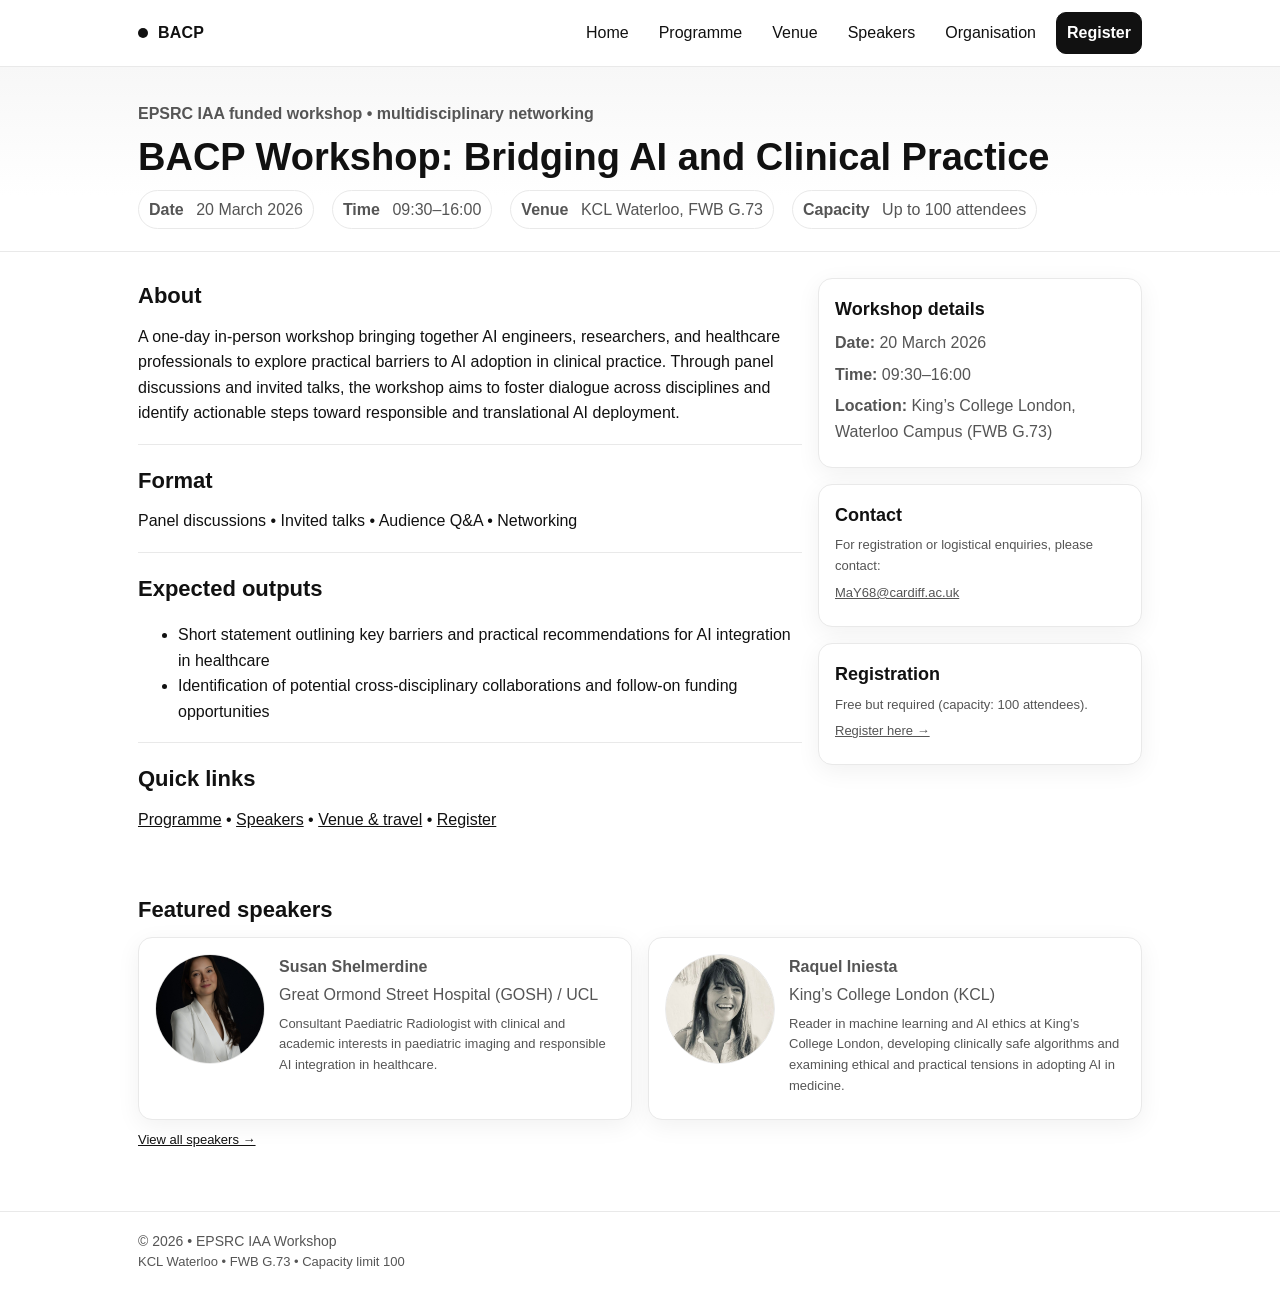
==== index.html @ fbc6efb4 "Update index.html" ====
<!doctype html>
<html lang="en">
<head>
  <meta charset="utf-8" />
  <meta name="viewport" content="width=device-width,initial-scale=1" />
  <title>BACP Workshop: Bridging AI and Clinical Practice (20 Mar 2026)</title>
  <link rel="stylesheet" href="assets/css/site.css" />
</head>
<body>
  <header class="topbar">
    <div class="container">
      <div class="inner">
        <a class="brand" href="index.html"><span class="dot"></span> BACP</a>
        <nav class="nav">
          <a data-page="index.html" href="index.html">Home</a>
          <a data-page="programme.html" href="programme.html">Programme</a>
          <a data-page="venue.html" href="venue.html">Venue</a>
          <a data-page="speakers.html" href="speakers.html">Speakers</a>
          <a data-page="organisation.html" href="organisation.html">Organisation</a>
          <a class="btn" href="https://forms.microsoft.com/e/8Etv5E9HV9?origin=lprLink" target="_blank" rel="noreferrer">Register</a>
        </nav>
      </div>
    </div>
  </header>

  <section class="hero">
    <div class="container">
      <div class="inner">
        <div class="kicker">EPSRC IAA funded workshop • multidisciplinary networking</div>
        <h1>BACP Workshop: Bridging AI and Clinical Practice</h1>
        <div class="meta">
          <span class="pill"><b>Date</b>&nbsp;20 March 2026</span>
          <span class="pill"><b>Time</b>&nbsp;09:30–16:00</span>
          <span class="pill"><b>Venue</b>&nbsp;KCL Waterloo, FWB G.73</span>
          <span class="pill"><b>Capacity</b>&nbsp;Up to 100 attendees</span>
        </div>
      </div>
    </div>
  </section>

  <main class="container">
    <section class="section">
      <div class="grid">
        <div class="home-left">

          <h2>About</h2>
          <p>
            A one-day in-person workshop bringing together AI engineers, researchers,
            and healthcare professionals to explore practical barriers to AI adoption
            in clinical practice. Through panel discussions and invited talks,
            the workshop aims to foster dialogue across disciplines and identify
            actionable steps toward responsible and translational AI deployment.
          </p>

          <div class="hr"></div>

          <h2>Format</h2>
          <p class="muted">Panel discussions • Invited talks • Audience Q&A • Networking</p>

          <div class="hr"></div>

          <h2>Expected outputs</h2>
          <ul>
            <li>Short statement outlining key barriers and practical recommendations for AI integration in healthcare</li>
            <li>Identification of potential cross-disciplinary collaborations and follow-on funding opportunities</li>
          </ul>

          <div class="hr"></div>

          <h2>Quick links</h2>
          <p>
            <a href="programme.html">Programme</a> •
            <a href="speakers.html">Speakers</a> •
            <a href="venue.html">Venue & travel</a> •
            <a href="https://forms.microsoft.com/e/8Etv5E9HV9?origin=lprLink" target="_blank" rel="noreferrer">Register</a>
          </p>
        </div>

        <aside class="home-right">

          <div class="card">
            <h3>Workshop details</h3>
            <p><b>Date:</b> 20 March 2026</p>
            <p><b>Time:</b> 09:30–16:00</p>
            <p><b>Location:</b> King’s College London, Waterloo Campus (FWB G.73)</p>
          </div>

          <div class="card" style="margin-top:16px;">
            <h3>Contact</h3>
            <p class="muted small">
              For registration or logistical enquiries, please contact:
            </p>
            <p class="small">
              <a href="mailto:MaY68@cardiff.ac.uk">MaY68@cardiff.ac.uk</a>
            </p>
          </div>

          <div class="card" style="margin-top:16px;">
            <h3>Registration</h3>
            <p class="muted small">Free but required (capacity: 100 attendees).</p>
            <p class="small">
              <a href="https://forms.microsoft.com/e/8Etv5E9HV9?origin=lprLink" target="_blank" rel="noreferrer">
                Register here →
              </a>
            </p>
          </div>

        </aside>
      </div>
    </section>

    <section class="section">
      <h2>Featured speakers</h2>
      <div class="grid">

        <!-- Susan Shelmerdine -->
        <div class="card" style="grid-column: span 6;">
          <div class="speaker">
            <img class="avatar" src="assets/img/susan-shelmerdine.jpg" alt="Susan Shelmerdine headshot" />
            <div>
              <p class="name">Susan Shelmerdine</p>
              <p class="affil">Great Ormond Street Hospital (GOSH) / UCL</p>
              <p class="muted small">
                Consultant Paediatric Radiologist with clinical and academic
                interests in paediatric imaging and responsible AI integration
                in healthcare.
              </p>
            </div>
          </div>
        </div>

        <!-- Raquel Iniesta -->
        <div class="card" style="grid-column: span 6;">
          <div class="speaker">
            <img class="avatar" src="assets/img/raquel-iniesta.jpg" alt="Raquel Iniesta headshot" />
            <div>
              <p class="name">Raquel Iniesta</p>
              <p class="affil">King’s College London (KCL)</p>
              <p class="muted small">
                Reader in machine learning and AI ethics at King’s College London,
                developing clinically safe algorithms and examining ethical and
                practical tensions in adopting AI in medicine.
              </p>
            </div>
          </div>
        </div>

      </div>

      <p class="small" style="margin-top:10px;">
        <a href="speakers.html">View all speakers →</a>
      </p>
    </section>
  </main>

  <footer class="footer">
    <div class="container">
      <div>© 2026 • EPSRC IAA Workshop</div>
      <div class="small">KCL Waterloo • FWB G.73 • Capacity limit 100</div>
    </div>
  </footer>

  <script src="assets/js/site.js"></script>
</body>
</html>
---- assets/css/site.css ----
:root{
  --max: 1040px;
  --text: #111;
  --muted: #555;
  --line: #e9e9e9;
  --bg: #fff;
  --soft: #fafafa;
  --card: #ffffff;
  --shadow: 0 6px 24px rgba(0,0,0,0.06);
  --radius: 14px;
}

*{ box-sizing: border-box; }
html{ scroll-behavior: smooth; }
body{
  margin: 0;
  font-family: -apple-system, BlinkMacSystemFont, "Segoe UI", Roboto, Arial, Helvetica, sans-serif;
  color: var(--text);
  background: var(--bg);
  line-height: 1.6;
}
a{ color: inherit; }
.container{
  max-width: var(--max);
  margin: 0 auto;
  padding: 0 18px;
}

/* Top nav */
.topbar{
  position: sticky;
  top: 0;
  z-index: 50;
  background: rgba(255,255,255,0.92);
  backdrop-filter: blur(8px);
  border-bottom: 1px solid var(--line);
}
.topbar .inner{
  display: flex;
  align-items: center;
  justify-content: space-between;
  gap: 14px;
  padding: 12px 0;
}
.brand{
  font-weight: 800;
  letter-spacing: 0.2px;
  text-decoration: none;
  display: inline-flex;
  align-items: center;
  gap: 10px;
}
.brand .dot{
  width: 10px;
  height: 10px;
  border-radius: 99px;
  background: #111;
  display: inline-block;
}
.nav{
  display: flex;
  align-items: center;
  gap: 10px;
  flex-wrap: wrap;
}
.nav a{
  text-decoration: none;
  padding: 7px 10px;
  border-radius: 10px;
  color: #111;
}
.nav a:hover{ background: var(--soft); }
.nav a.active{
  background: #111;
  color: #fff;
}
.nav a.btn{
  border: 1px solid #111;
  background: #111;
  color: #fff;
  font-weight: 700;
}
.nav a.btn:hover{ opacity: 0.9; }

/* Hero */
.hero{
  background: linear-gradient(180deg, #f7f7f7 0%, #ffffff 70%);
  border-bottom: 1px solid var(--line);
}
.hero .inner{
  padding: 34px 0 22px;
}
.kicker{
  color: var(--muted);
  font-weight: 600;
  margin-bottom: 10px;
}
h1{
  margin: 0 0 10px;
  font-size: clamp(26px, 3vw, 38px);
  line-height: 1.15;
}
.meta{
  color: var(--muted);
  display: flex;
  flex-wrap: wrap;
  gap: 10px 18px;
  margin-top: 8px;
}
.pill{
  display: inline-flex;
  gap: 8px;
  align-items: center;
  padding: 6px 10px;
  border: 1px solid var(--line);
  border-radius: 999px;
  background: #fff;
}

/* Sections */
.section{
  padding: 26px 0;
}
.section h2{
  margin: 0 0 10px;
  font-size: 22px;
}
.section p{ margin: 8px 0; color: var(--text); }
.muted{ color: var(--muted); }
.hr{ border-top: 1px solid var(--line); margin: 18px 0; }

/* Cards */
.grid{
  display: grid;
  grid-template-columns: repeat(12, 1fr);
  gap: 16px;
}
.card{
  background: var(--card);
  border: 1px solid var(--line);
  border-radius: var(--radius);
  box-shadow: var(--shadow);
  padding: 16px;
}
.card h3{ margin: 0 0 6px; font-size: 18px; }
.card p{ margin: 6px 0; color: var(--muted); }

/* Home layout */
.home-left{ grid-column: span 8; }
.home-right{ grid-column: span 4; }
@media (max-width: 860px){
  .home-left, .home-right{ grid-column: span 12; }
}

/* Table (Programme) */
.table-wrap{
  overflow-x: auto;
  border: 1px solid var(--line);
  border-radius: var(--radius);
}
table{
  width: 100%;
  border-collapse: collapse;
  min-width: 720px;
  background: #fff;
}
th, td{
  padding: 12px 12px;
  border-bottom: 1px solid var(--line);
  vertical-align: top;
}
th{
  text-align: left;
  font-size: 13px;
  text-transform: uppercase;
  letter-spacing: 0.06em;
  color: var(--muted);
  background: #fbfbfb;
}
tr:last-child td{ border-bottom: 0; }
.time{ white-space: nowrap; color: var(--muted); font-weight: 700; }

/* Speaker cards */
.speaker{
  display: flex;
  gap: 14px;
  align-items: flex-start;
}
.avatar{
  width: 56px;
  height: 56px;
  border-radius: 14px;
  border: 1px solid var(--line);
  background: #f2f2f2;
  flex: 0 0 auto;
}
.speaker .name{ font-weight: 800; margin: 0; }
.speaker .affil{ margin: 2px 0 6px; color: var(--muted); }
.tags{
  display: flex;
  flex-wrap: wrap;
  gap: 8px;
  margin-top: 8px;
}
.tag{
  font-size: 12px;
  padding: 5px 9px;
  border-radius: 999px;
  border: 1px solid var(--line);
  background: #fff;
  color: #333;
}

/* Footer */
.footer{
  margin-top: 26px;
  padding: 18px 0;
  border-top: 1px solid var(--line);
  color: var(--muted);
  font-size: 14px;
}
.small{ font-size: 13px; }

.avatar {
  width: 110px;
  height: 110px;
  border-radius: 50%;
  object-fit: cover;
}

.avatar.placeholder {
  background-color: #e6e6e6;
}
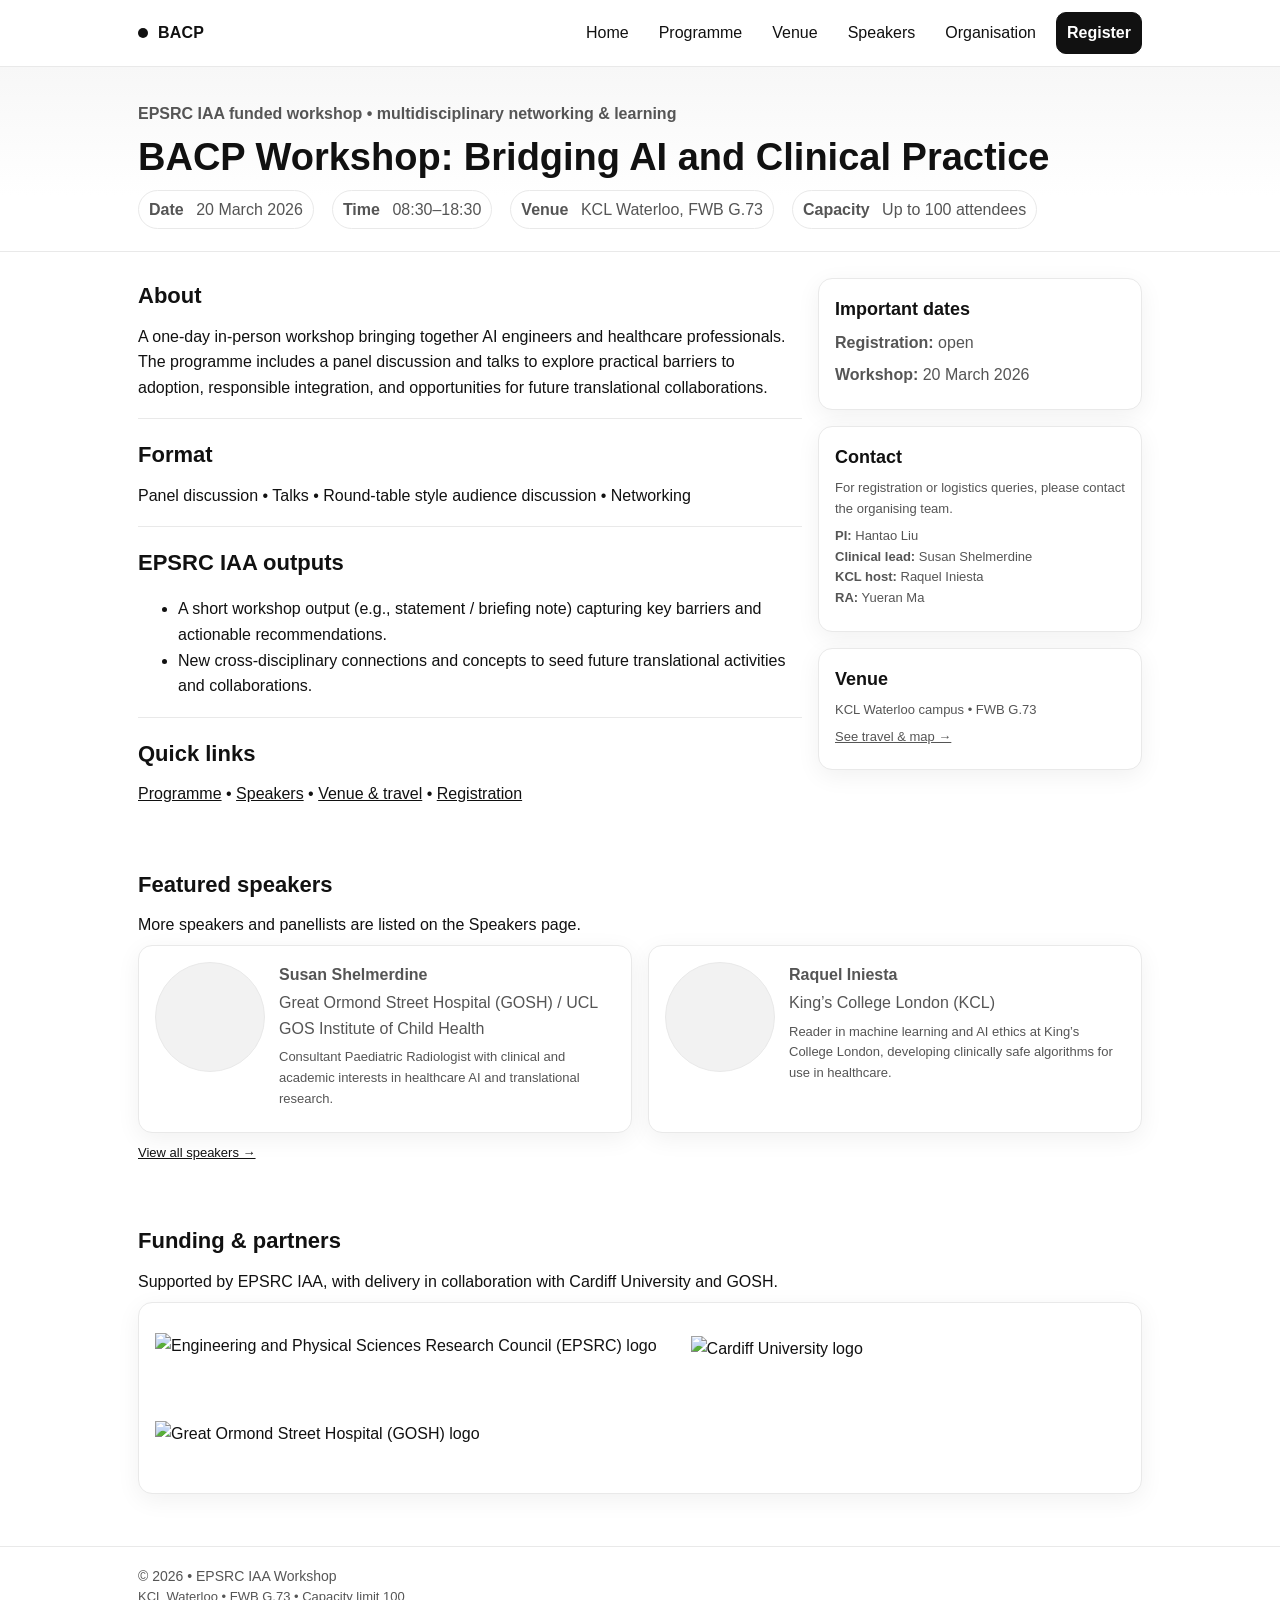
==== commit 7a988810: "Update index.html" ====
--- a/index.html
+++ b/index.html
@@ -5,7 +5,33 @@
   <meta name="viewport" content="width=device-width,initial-scale=1" />
   <title>BACP Workshop: Bridging AI and Clinical Practice (20 Mar 2026)</title>
   <link rel="stylesheet" href="assets/css/site.css" />
+
+  <!-- Small extra CSS only for this page (logos + small tweaks) -->
+  <style>
+    .logo-row{
+      display:flex;
+      flex-wrap:wrap;
+      gap:26px 34px;
+      align-items:center;
+      margin-top:14px;
+    }
+    .logo-row img{
+      height:56px;
+      width:auto;
+      object-fit:contain;
+      display:block;
+      filter:none;
+    }
+    /* Slightly larger logo for long EPSRC wordmark, optional */
+    .logo-row img.logo-epsrc{ height:62px; }
+
+    @media (max-width: 520px){
+      .logo-row img{ height:44px; }
+      .logo-row img.logo-epsrc{ height:50px; }
+    }
+  </style>
 </head>
+
 <body>
   <header class="topbar">
     <div class="container">
@@ -26,11 +52,11 @@
   <section class="hero">
     <div class="container">
       <div class="inner">
-        <div class="kicker">EPSRC IAA funded workshop • multidisciplinary networking</div>
+        <div class="kicker">EPSRC IAA funded workshop • multidisciplinary networking & learning</div>
         <h1>BACP Workshop: Bridging AI and Clinical Practice</h1>
         <div class="meta">
           <span class="pill"><b>Date</b>&nbsp;20 March 2026</span>
-          <span class="pill"><b>Time</b>&nbsp;09:30–16:00</span>
+          <span class="pill"><b>Time</b>&nbsp;08:30–18:30</span>
           <span class="pill"><b>Venue</b>&nbsp;KCL Waterloo, FWB G.73</span>
           <span class="pill"><b>Capacity</b>&nbsp;Up to 100 attendees</span>
         </div>
@@ -39,30 +65,29 @@
   </section>
 
   <main class="container">
+
+    <!-- Main intro -->
     <section class="section">
       <div class="grid">
         <div class="home-left">
-
           <h2>About</h2>
           <p>
-            A one-day in-person workshop bringing together AI engineers, researchers,
-            and healthcare professionals to explore practical barriers to AI adoption
-            in clinical practice. Through panel discussions and invited talks,
-            the workshop aims to foster dialogue across disciplines and identify
-            actionable steps toward responsible and translational AI deployment.
+            A one-day in-person workshop bringing together AI engineers and healthcare professionals.
+            The programme includes a panel discussion and talks to explore practical barriers to adoption,
+            responsible integration, and opportunities for future translational collaborations.
           </p>
 
           <div class="hr"></div>
 
           <h2>Format</h2>
-          <p class="muted">Panel discussions • Invited talks • Audience Q&A • Networking</p>
+          <p class="muted">Panel discussion • Talks • Round-table style audience discussion • Networking</p>
 
           <div class="hr"></div>
 
-          <h2>Expected outputs</h2>
+          <h2>EPSRC IAA outputs</h2>
           <ul>
-            <li>Short statement outlining key barriers and practical recommendations for AI integration in healthcare</li>
-            <li>Identification of potential cross-disciplinary collaborations and follow-on funding opportunities</li>
+            <li>A short workshop output (e.g., statement / briefing note) capturing key barriers and actionable recommendations.</li>
+            <li>New cross-disciplinary connections and concepts to seed future translational activities and collaborations.</li>
           </ul>
 
           <div class="hr"></div>
@@ -72,85 +97,104 @@
             <a href="programme.html">Programme</a> •
             <a href="speakers.html">Speakers</a> •
             <a href="venue.html">Venue & travel</a> •
-            <a href="https://forms.microsoft.com/e/8Etv5E9HV9?origin=lprLink" target="_blank" rel="noreferrer">Register</a>
+            <a href="https://forms.microsoft.com/e/8Etv5E9HV9?origin=lprLink" target="_blank" rel="noreferrer">Registration</a>
           </p>
         </div>
 
         <aside class="home-right">
-
           <div class="card">
-            <h3>Workshop details</h3>
-            <p><b>Date:</b> 20 March 2026</p>
-            <p><b>Time:</b> 09:30–16:00</p>
-            <p><b>Location:</b> King’s College London, Waterloo Campus (FWB G.73)</p>
+            <h3>Important dates</h3>
+            <p><b>Registration:</b> open</p>
+            <p><b>Workshop:</b> 20 March 2026</p>
           </div>
 
           <div class="card" style="margin-top:16px;">
             <h3>Contact</h3>
             <p class="muted small">
-              For registration or logistical enquiries, please contact:
+              For registration or logistics queries, please contact the organising team.
             </p>
             <p class="small">
-              <a href="mailto:MaY68@cardiff.ac.uk">MaY68@cardiff.ac.uk</a>
+              <b>PI:</b> Hantao Liu<br/>
+              <b>Clinical lead:</b> Susan Shelmerdine<br/>
+              <b>KCL host:</b> Raquel Iniesta<br/>
+              <b>RA:</b> Yueran Ma
             </p>
           </div>
 
           <div class="card" style="margin-top:16px;">
-            <h3>Registration</h3>
-            <p class="muted small">Free but required (capacity: 100 attendees).</p>
-            <p class="small">
-              <a href="https://forms.microsoft.com/e/8Etv5E9HV9?origin=lprLink" target="_blank" rel="noreferrer">
-                Register here →
-              </a>
-            </p>
-          </div>
-
+            <h3>Venue</h3>
+            <p class="muted small">KCL Waterloo campus • FWB G.73</p>
+            <p class="small"><a href="venue.html">See travel & map →</a></p>
+          </div>
         </aside>
       </div>
     </section>
 
+    <!-- Featured speakers -->
     <section class="section">
       <h2>Featured speakers</h2>
+      <p class="muted">More speakers and panellists are listed on the Speakers page.</p>
+
       <div class="grid">
-
-        <!-- Susan Shelmerdine -->
+        <!-- Susan -->
         <div class="card" style="grid-column: span 6;">
           <div class="speaker">
-            <img class="avatar" src="assets/img/susan-shelmerdine.jpg" alt="Susan Shelmerdine headshot" />
+            <!-- If you later have a photo, replace the div with:
+                 <img class="avatar" src="assets/img/susan-shelmerdine.jpg" alt="Susan Shelmerdine headshot" />
+            -->
+            <div class="avatar" aria-hidden="true"></div>
             <div>
               <p class="name">Susan Shelmerdine</p>
-              <p class="affil">Great Ormond Street Hospital (GOSH) / UCL</p>
+              <p class="affil">Great Ormond Street Hospital (GOSH) / UCL GOS Institute of Child Health</p>
               <p class="muted small">
-                Consultant Paediatric Radiologist with clinical and academic
-                interests in paediatric imaging and responsible AI integration
-                in healthcare.
+                Consultant Paediatric Radiologist with clinical and academic interests in healthcare AI and translational research.
               </p>
             </div>
           </div>
         </div>
 
-        <!-- Raquel Iniesta -->
+        <!-- Raquel -->
         <div class="card" style="grid-column: span 6;">
           <div class="speaker">
-            <img class="avatar" src="assets/img/raquel-iniesta.jpg" alt="Raquel Iniesta headshot" />
+            <!-- Replace with an img later if you have one -->
+            <div class="avatar" aria-hidden="true"></div>
             <div>
               <p class="name">Raquel Iniesta</p>
               <p class="affil">King’s College London (KCL)</p>
               <p class="muted small">
-                Reader in machine learning and AI ethics at King’s College London,
-                developing clinically safe algorithms and examining ethical and
-                practical tensions in adopting AI in medicine.
+                Reader in machine learning and AI ethics at King’s College London, developing clinically safe algorithms for use in healthcare.
               </p>
             </div>
           </div>
         </div>
-
-      </div>
-
-      <p class="small" style="margin-top:10px;">
-        <a href="speakers.html">View all speakers →</a>
-      </p>
+      </div>
+
+      <p class="small" style="margin-top:10px;"><a href="speakers.html">View all speakers →</a></p>
     </section>
+
+    <!-- Funders / partners -->
+    <section class="section">
+      <h2>Funding & partners</h2>
+      <p class="muted">Supported by EPSRC IAA, with delivery in collaboration with Cardiff University and GOSH.</p>
+
+      <div class="card">
+        <div class="logo-row">
+          <!-- Put your EPSRC logo here -->
+          <!-- Save as: assets/img/logos/epsrc.png -->
+          <img class="logo-epsrc" src="assets/img/logos/epsrc.png"
+               alt="Engineering and Physical Sciences Research Council (EPSRC) logo" />
+
+          <!-- Save as: assets/img/logos/cardiff.png -->
+          <img src="assets/img/logos/cardiff.png"
+               alt="Cardiff University logo" />
+
+          <!-- Convert GOSH_LOGO.pdf to PNG and save as: assets/img/logos/gosh.png -->
+          <img src="assets/img/logos/gosh.png"
+               alt="Great Ormond Street Hospital (GOSH) logo" />
+        </div>
+      </div>
+    </section>
+
   </main>
 
   <footer class="footer">
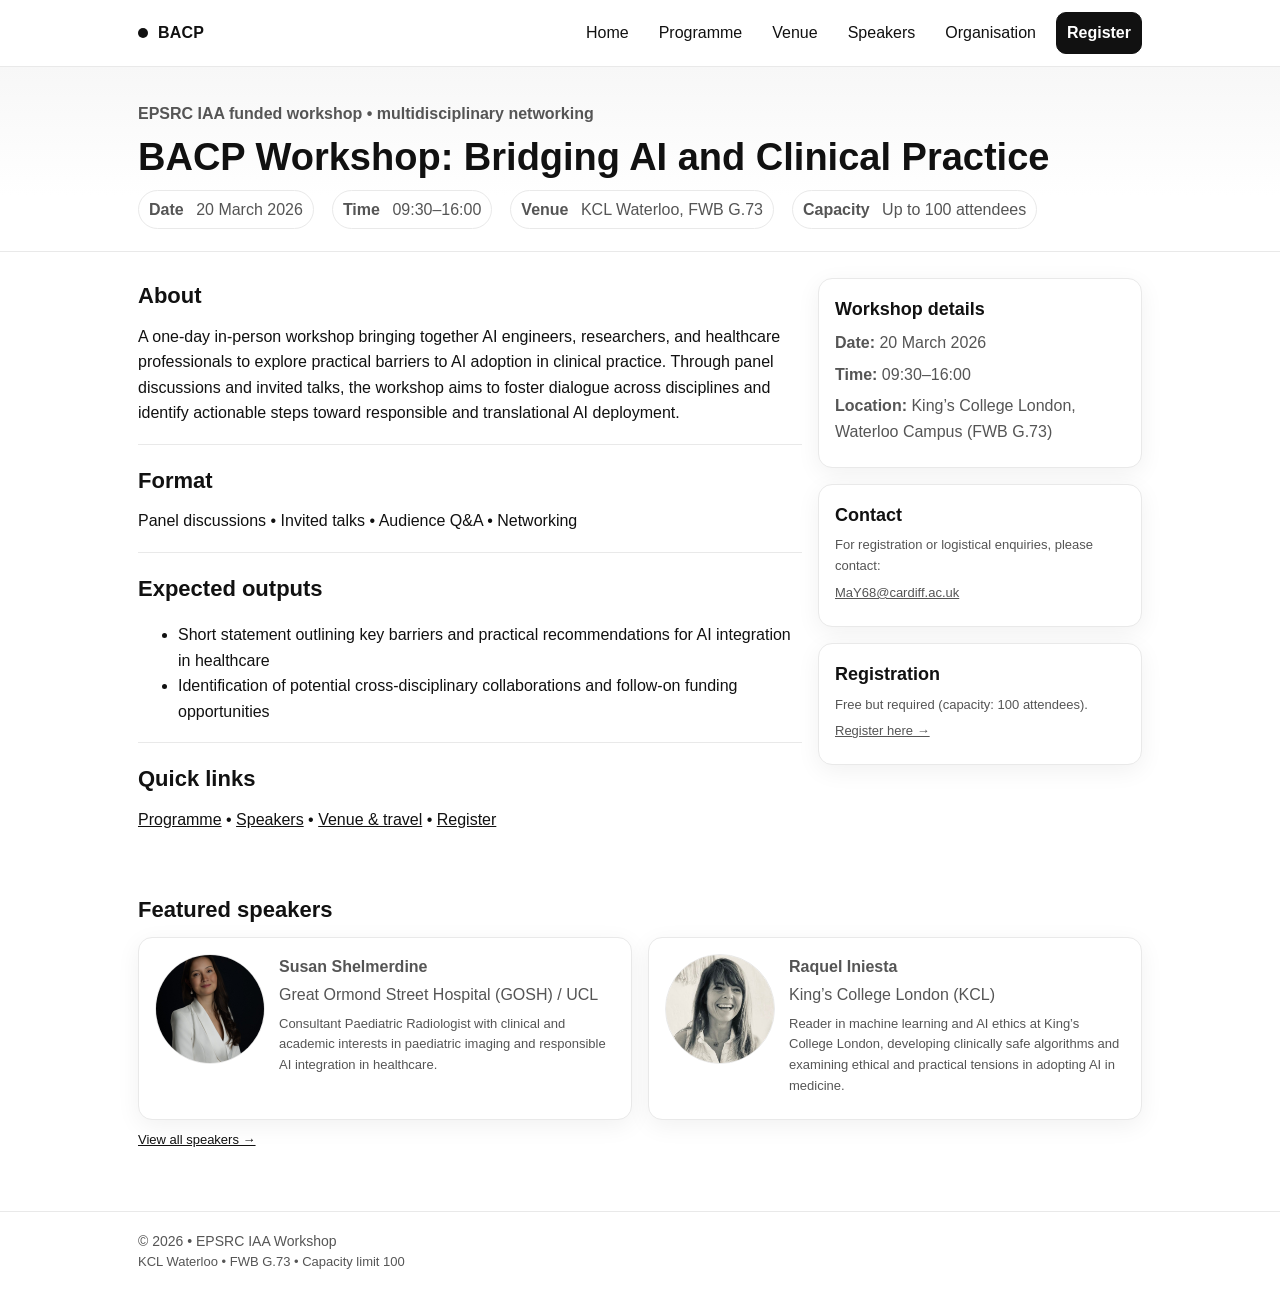
==== commit 796223d4: "Update index.html" ====
--- a/index.html
+++ b/index.html
@@ -5,33 +5,7 @@
   <meta name="viewport" content="width=device-width,initial-scale=1" />
   <title>BACP Workshop: Bridging AI and Clinical Practice (20 Mar 2026)</title>
   <link rel="stylesheet" href="assets/css/site.css" />
-
-  <!-- Small extra CSS only for this page (logos + small tweaks) -->
-  <style>
-    .logo-row{
-      display:flex;
-      flex-wrap:wrap;
-      gap:26px 34px;
-      align-items:center;
-      margin-top:14px;
-    }
-    .logo-row img{
-      height:56px;
-      width:auto;
-      object-fit:contain;
-      display:block;
-      filter:none;
-    }
-    /* Slightly larger logo for long EPSRC wordmark, optional */
-    .logo-row img.logo-epsrc{ height:62px; }
-
-    @media (max-width: 520px){
-      .logo-row img{ height:44px; }
-      .logo-row img.logo-epsrc{ height:50px; }
-    }
-  </style>
 </head>
-
 <body>
   <header class="topbar">
     <div class="container">
@@ -52,11 +26,11 @@
   <section class="hero">
     <div class="container">
       <div class="inner">
-        <div class="kicker">EPSRC IAA funded workshop • multidisciplinary networking & learning</div>
+        <div class="kicker">EPSRC IAA funded workshop • multidisciplinary networking</div>
         <h1>BACP Workshop: Bridging AI and Clinical Practice</h1>
         <div class="meta">
           <span class="pill"><b>Date</b>&nbsp;20 March 2026</span>
-          <span class="pill"><b>Time</b>&nbsp;08:30–18:30</span>
+          <span class="pill"><b>Time</b>&nbsp;09:30–16:00</span>
           <span class="pill"><b>Venue</b>&nbsp;KCL Waterloo, FWB G.73</span>
           <span class="pill"><b>Capacity</b>&nbsp;Up to 100 attendees</span>
         </div>
@@ -65,29 +39,30 @@
   </section>
 
   <main class="container">
-
-    <!-- Main intro -->
     <section class="section">
       <div class="grid">
         <div class="home-left">
+
           <h2>About</h2>
           <p>
-            A one-day in-person workshop bringing together AI engineers and healthcare professionals.
-            The programme includes a panel discussion and talks to explore practical barriers to adoption,
-            responsible integration, and opportunities for future translational collaborations.
+            A one-day in-person workshop bringing together AI engineers, researchers,
+            and healthcare professionals to explore practical barriers to AI adoption
+            in clinical practice. Through panel discussions and invited talks,
+            the workshop aims to foster dialogue across disciplines and identify
+            actionable steps toward responsible and translational AI deployment.
           </p>
 
           <div class="hr"></div>
 
           <h2>Format</h2>
-          <p class="muted">Panel discussion • Talks • Round-table style audience discussion • Networking</p>
+          <p class="muted">Panel discussions • Invited talks • Audience Q&A • Networking</p>
 
           <div class="hr"></div>
 
-          <h2>EPSRC IAA outputs</h2>
+          <h2>Expected outputs</h2>
           <ul>
-            <li>A short workshop output (e.g., statement / briefing note) capturing key barriers and actionable recommendations.</li>
-            <li>New cross-disciplinary connections and concepts to seed future translational activities and collaborations.</li>
+            <li>Short statement outlining key barriers and practical recommendations for AI integration in healthcare</li>
+            <li>Identification of potential cross-disciplinary collaborations and follow-on funding opportunities</li>
           </ul>
 
           <div class="hr"></div>
@@ -97,104 +72,85 @@
             <a href="programme.html">Programme</a> •
             <a href="speakers.html">Speakers</a> •
             <a href="venue.html">Venue & travel</a> •
-            <a href="https://forms.microsoft.com/e/8Etv5E9HV9?origin=lprLink" target="_blank" rel="noreferrer">Registration</a>
+            <a href="https://forms.microsoft.com/e/8Etv5E9HV9?origin=lprLink" target="_blank" rel="noreferrer">Register</a>
           </p>
         </div>
 
         <aside class="home-right">
+
           <div class="card">
-            <h3>Important dates</h3>
-            <p><b>Registration:</b> open</p>
-            <p><b>Workshop:</b> 20 March 2026</p>
+            <h3>Workshop details</h3>
+            <p><b>Date:</b> 20 March 2026</p>
+            <p><b>Time:</b> 09:30–16:00</p>
+            <p><b>Location:</b> King’s College London, Waterloo Campus (FWB G.73)</p>
           </div>
 
           <div class="card" style="margin-top:16px;">
             <h3>Contact</h3>
             <p class="muted small">
-              For registration or logistics queries, please contact the organising team.
+              For registration or logistical enquiries, please contact:
             </p>
             <p class="small">
-              <b>PI:</b> Hantao Liu<br/>
-              <b>Clinical lead:</b> Susan Shelmerdine<br/>
-              <b>KCL host:</b> Raquel Iniesta<br/>
-              <b>RA:</b> Yueran Ma
+              <a href="mailto:MaY68@cardiff.ac.uk">MaY68@cardiff.ac.uk</a>
             </p>
           </div>
 
           <div class="card" style="margin-top:16px;">
-            <h3>Venue</h3>
-            <p class="muted small">KCL Waterloo campus • FWB G.73</p>
-            <p class="small"><a href="venue.html">See travel & map →</a></p>
+            <h3>Registration</h3>
+            <p class="muted small">Free but required (capacity: 100 attendees).</p>
+            <p class="small">
+              <a href="https://forms.microsoft.com/e/8Etv5E9HV9?origin=lprLink" target="_blank" rel="noreferrer">
+                Register here →
+              </a>
+            </p>
           </div>
+
         </aside>
       </div>
     </section>
 
-    <!-- Featured speakers -->
     <section class="section">
       <h2>Featured speakers</h2>
-      <p class="muted">More speakers and panellists are listed on the Speakers page.</p>
+      <div class="grid">
 
-      <div class="grid">
-        <!-- Susan -->
+        <!-- Susan Shelmerdine -->
         <div class="card" style="grid-column: span 6;">
           <div class="speaker">
-            <!-- If you later have a photo, replace the div with:
-                 <img class="avatar" src="assets/img/susan-shelmerdine.jpg" alt="Susan Shelmerdine headshot" />
-            -->
-            <div class="avatar" aria-hidden="true"></div>
+            <img class="avatar" src="assets/img/susan-shelmerdine.jpg" alt="Susan Shelmerdine headshot" />
             <div>
               <p class="name">Susan Shelmerdine</p>
-              <p class="affil">Great Ormond Street Hospital (GOSH) / UCL GOS Institute of Child Health</p>
+              <p class="affil">Great Ormond Street Hospital (GOSH) / UCL</p>
               <p class="muted small">
-                Consultant Paediatric Radiologist with clinical and academic interests in healthcare AI and translational research.
+                Consultant Paediatric Radiologist with clinical and academic
+                interests in paediatric imaging and responsible AI integration
+                in healthcare.
               </p>
             </div>
           </div>
         </div>
 
-        <!-- Raquel -->
+        <!-- Raquel Iniesta -->
         <div class="card" style="grid-column: span 6;">
           <div class="speaker">
-            <!-- Replace with an img later if you have one -->
-            <div class="avatar" aria-hidden="true"></div>
+            <img class="avatar" src="assets/img/raquel-iniesta.jpg" alt="Raquel Iniesta headshot" />
             <div>
               <p class="name">Raquel Iniesta</p>
               <p class="affil">King’s College London (KCL)</p>
               <p class="muted small">
-                Reader in machine learning and AI ethics at King’s College London, developing clinically safe algorithms for use in healthcare.
+                Reader in machine learning and AI ethics at King’s College London,
+                developing clinically safe algorithms and examining ethical and
+                practical tensions in adopting AI in medicine.
               </p>
             </div>
           </div>
         </div>
+
       </div>
 
-      <p class="small" style="margin-top:10px;"><a href="speakers.html">View all speakers →</a></p>
+      <p class="small" style="margin-top:10px;">
+        <a href="speakers.html">View all speakers →</a>
+      </p>
     </section>
-
-    <!-- Funders / partners -->
-    <section class="section">
-      <h2>Funding & partners</h2>
-      <p class="muted">Supported by EPSRC IAA, with delivery in collaboration with Cardiff University and GOSH.</p>
-
-      <div class="card">
-        <div class="logo-row">
-          <!-- Put your EPSRC logo here -->
-          <!-- Save as: assets/img/logos/epsrc.png -->
-          <img class="logo-epsrc" src="assets/img/logos/epsrc.png"
-               alt="Engineering and Physical Sciences Research Council (EPSRC) logo" />
-
-          <!-- Save as: assets/img/logos/cardiff.png -->
-          <img src="assets/img/logos/cardiff.png"
-               alt="Cardiff University logo" />
-
-          <!-- Convert GOSH_LOGO.pdf to PNG and save as: assets/img/logos/gosh.png -->
-          <img src="assets/img/logos/gosh.png"
-               alt="Great Ormond Street Hospital (GOSH) logo" />
-        </div>
-      </div>
-    </section>
-
   </main>
 
   <footer class="footer">
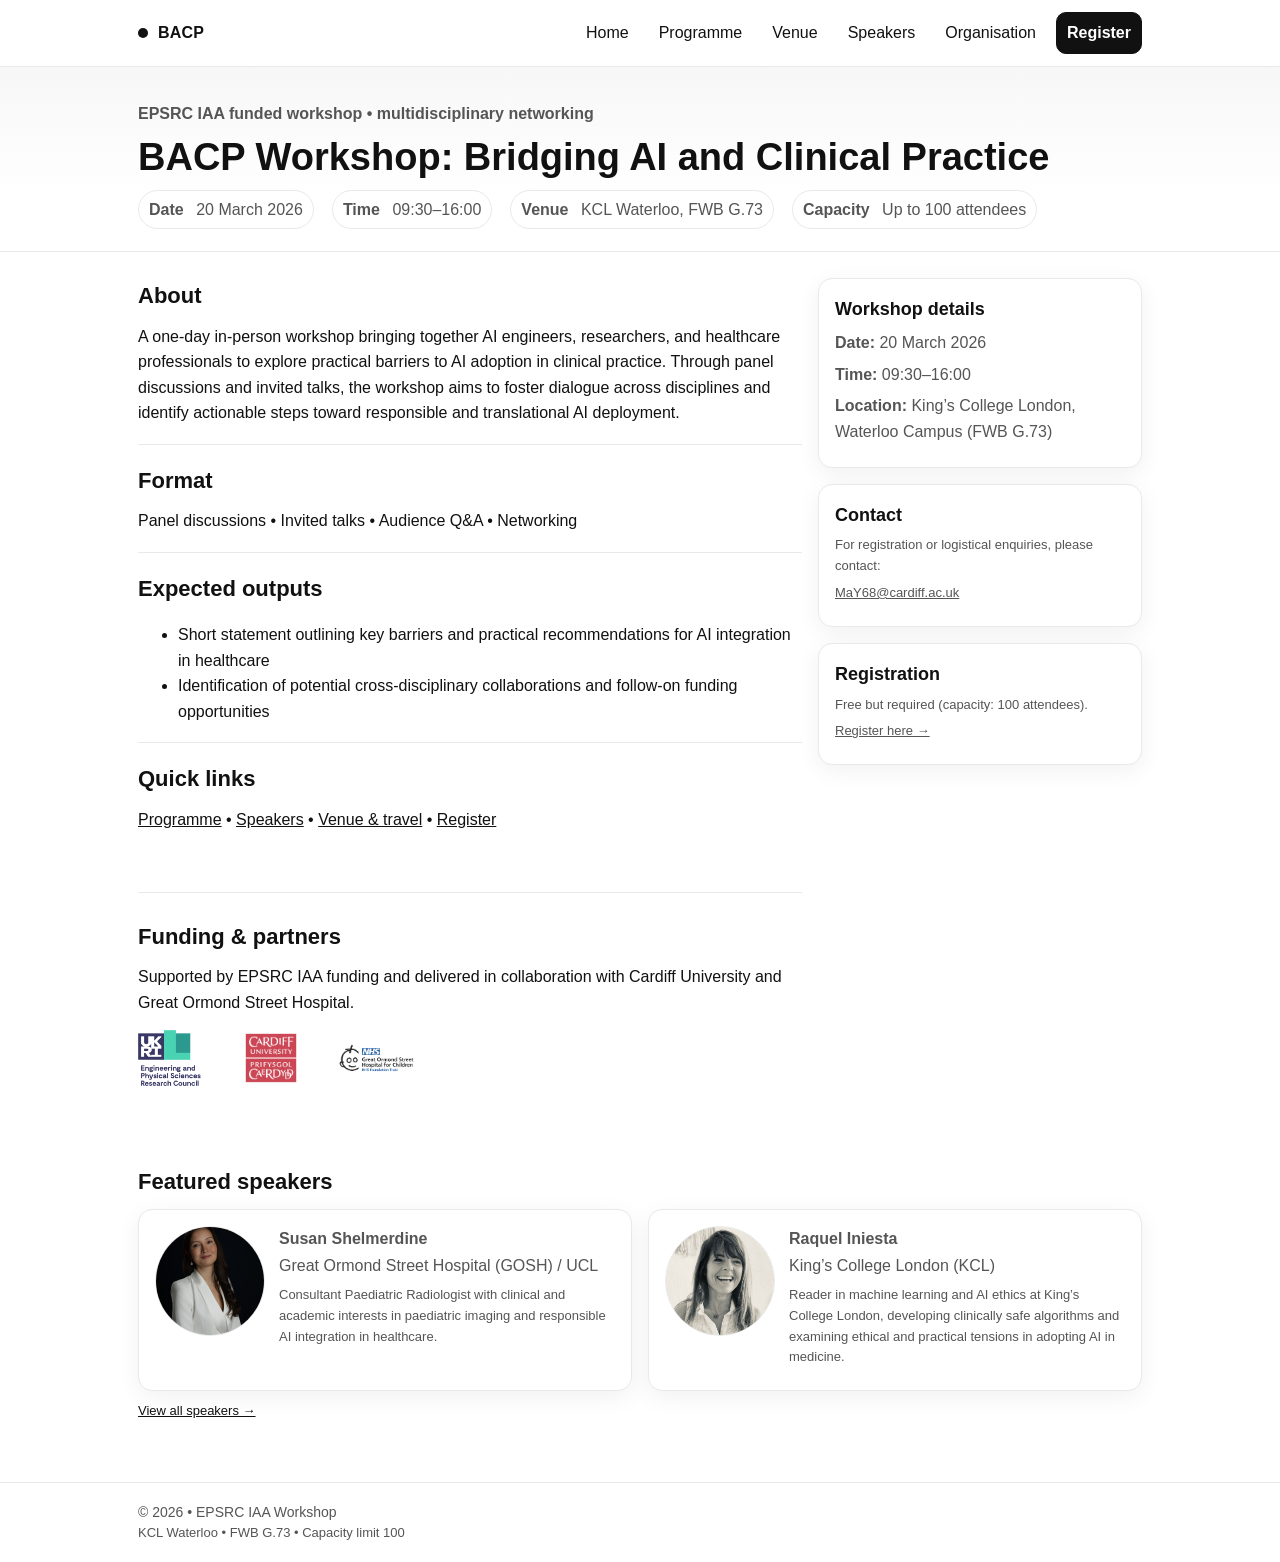
==== commit de518cbf: "Update index.html" ====
--- a/index.html
+++ b/index.html
@@ -55,7 +55,7 @@
           <div class="hr"></div>
 
           <h2>Format</h2>
-          <p class="muted">Panel discussions • Invited talks • Audience Q&A • Networking</p>
+          <p class="muted">Panel discussions • Invited talks • Audience Q&amp;A • Networking</p>
 
           <div class="hr"></div>
 
@@ -71,9 +71,24 @@
           <p>
             <a href="programme.html">Programme</a> •
             <a href="speakers.html">Speakers</a> •
-            <a href="venue.html">Venue & travel</a> •
+            <a href="venue.html">Venue &amp; travel</a> •
             <a href="https://forms.microsoft.com/e/8Etv5E9HV9?origin=lprLink" target="_blank" rel="noreferrer">Register</a>
           </p>
+
+          <!-- Funding / partners -->
+          <section class="section funder-section">
+            <h2>Funding &amp; partners</h2>
+            <p class="muted">
+              Supported by EPSRC IAA funding and delivered in collaboration with Cardiff University and Great Ormond Street Hospital.
+            </p>
+
+            <div class="logo-row">
+              <img src="assets/img/epsrc.png" alt="Engineering and Physical Sciences Research Council (EPSRC) logo" />
+              <img src="assets/img/cardiff.png" alt="Cardiff University logo" />
+              <img src="assets/img/gosh.png" alt="Great Ormond Street Hospital (GOSH) logo" />
+            </div>
+          </section>
+
         </div>
 
         <aside class="home-right">
--- a/assets/css/site.css
+++ b/assets/css/site.css
@@ -232,3 +232,60 @@
   background-color: #e6e6e6;
 }
 
+/* ===============================
+   Funding / partner logos
+================================ */
+
+.funder-section{
+  margin-top: 60px;
+  padding-top: 26px;
+  border-top: 1px solid var(--line);
+}
+
+.funder-section .muted{
+  margin-top: 6px;
+}
+
+.logo-row{
+  display: flex;
+  flex-wrap: wrap;
+  gap: 22px 38px;
+  align-items: center;
+  justify-content: flex-start;
+  margin-top: 14px;
+}
+
+.logo-row img{
+  height: 56px;
+  width: auto;
+  max-width: 100%;
+  object-fit: contain;
+  display: block;
+  filter: grayscale(10%);
+  opacity: 0.95;
+}
+
+.logo-row img:hover{
+  filter: none;
+  opacity: 1;
+}
+
+@media (max-width: 900px){
+  .logo-row{
+    gap: 18px 26px;
+  }
+  .logo-row img{
+    height: 48px;
+  }
+}
+
+@media (max-width: 520px){
+  .logo-row{
+    justify-content: flex-start;
+  }
+  .logo-row img{
+    height: 42px;
+  }
+}
+
+
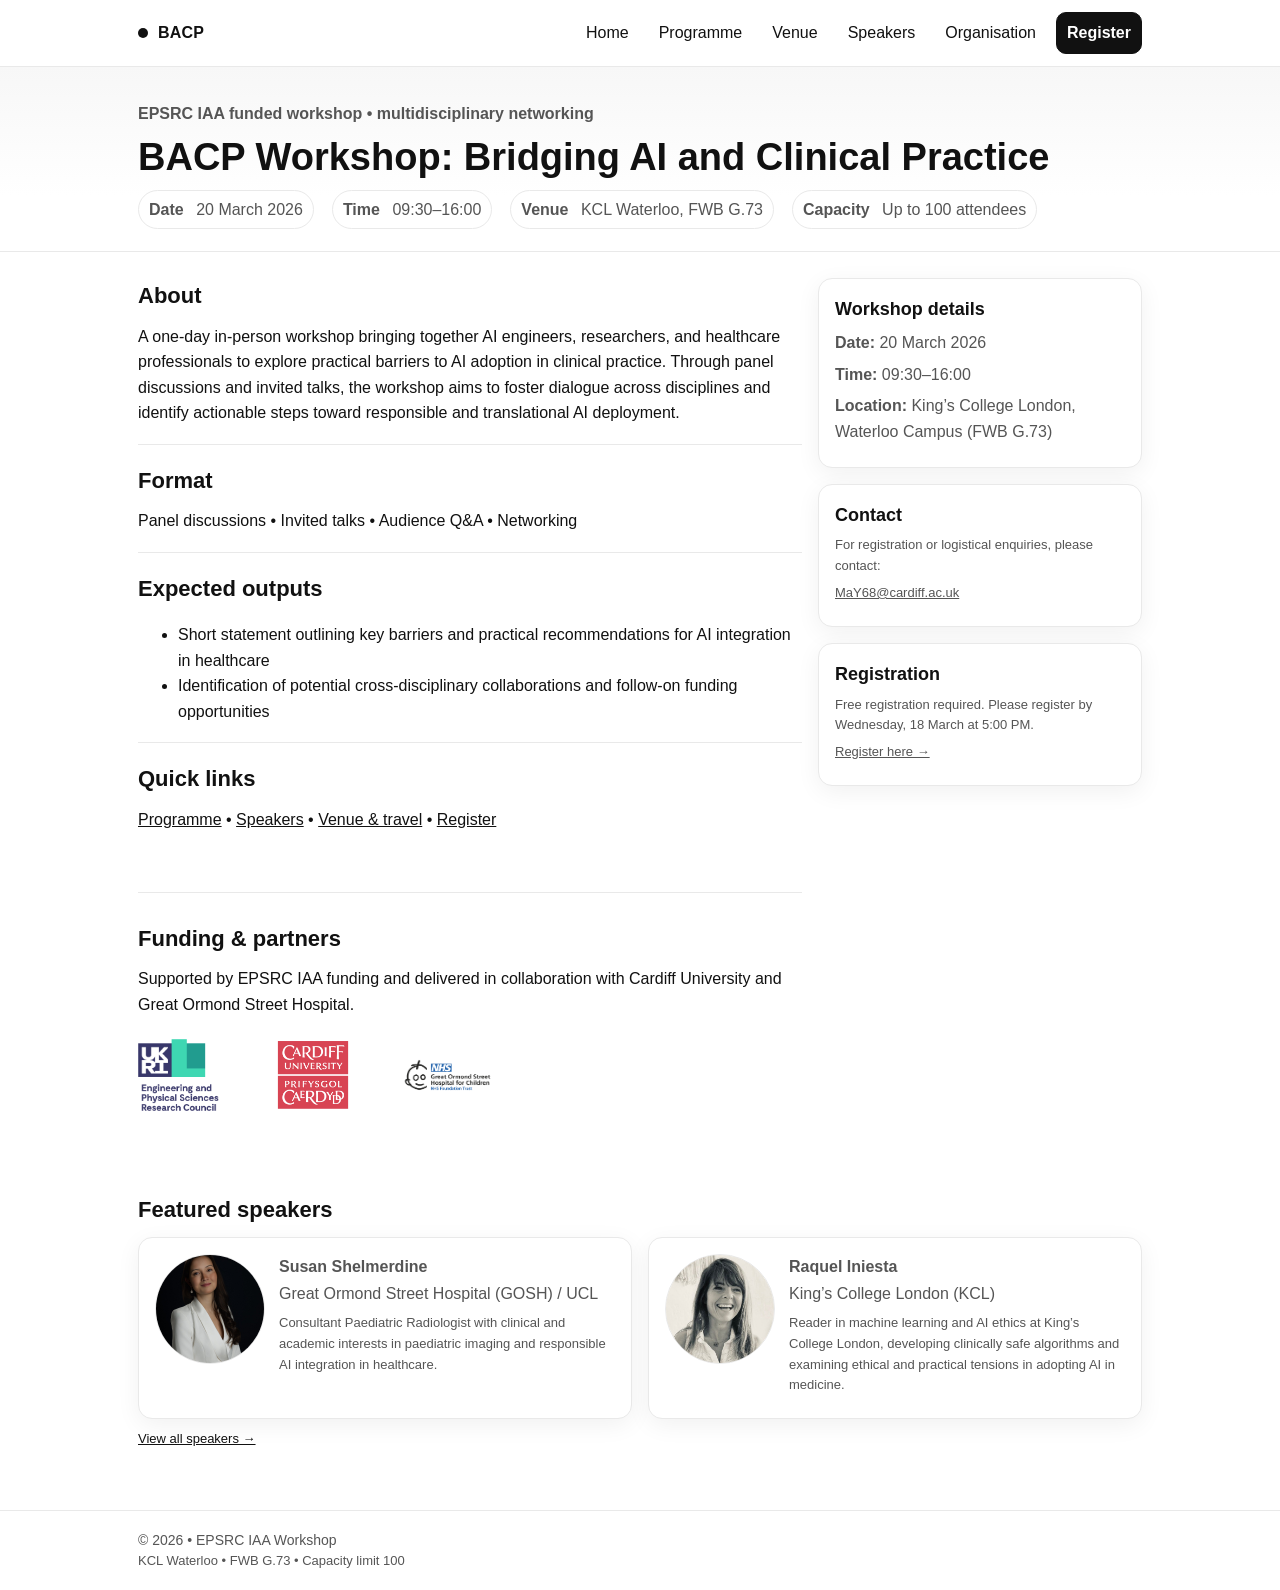
==== commit c577562c: "Update index.html" ====
--- a/index.html
+++ b/index.html
@@ -112,7 +112,7 @@
 
           <div class="card" style="margin-top:16px;">
             <h3>Registration</h3>
-            <p class="muted small">Free but required (capacity: 100 attendees).</p>
+            <p class="muted small">Free registration required. Please register by Wednesday, 18 March at 5:00 PM.</p>
             <p class="small">
               <a href="https://forms.microsoft.com/e/8Etv5E9HV9?origin=lprLink" target="_blank" rel="noreferrer">
                 Register here →
--- a/assets/css/site.css
+++ b/assets/css/site.css
@@ -238,54 +238,48 @@
 
 .funder-section{
   margin-top: 60px;
-  padding-top: 26px;
+  padding-top: 28px;
   border-top: 1px solid var(--line);
 }
 
-.funder-section .muted{
-  margin-top: 6px;
-}
-
 .logo-row{
   display: flex;
   flex-wrap: wrap;
-  gap: 22px 38px;
+  gap: 30px 50px;
   align-items: center;
   justify-content: flex-start;
-  margin-top: 14px;
+  margin-top: 18px;
 }
 
 .logo-row img{
-  height: 56px;
+  height: 72px;           /* ⬅️ 关键：整体放大 */
   width: auto;
-  max-width: 100%;
+  max-width: 240px;       /* 防止过宽 */
   object-fit: contain;
   display: block;
-  filter: grayscale(10%);
   opacity: 0.95;
+  transition: all 0.2s ease;
 }
 
 .logo-row img:hover{
-  filter: none;
   opacity: 1;
-}
-
-@media (max-width: 900px){
-  .logo-row{
-    gap: 18px 26px;
+  transform: translateY(-2px);
+}
+
+/* 针对方形 logo 微调 */
+.logo-row img[alt*="Cardiff"]{
+  height: 78px;           /* 红方块稍微大一点 */
+}
+
+/* 针对细长 logo 微调 */
+.logo-row img[alt*="Great Ormond"]{
+  height: 64px;
+}
+
+@media (max-width: 600px){
+  .logo-row img{
+    height: 52px;
   }
-  .logo-row img{
-    height: 48px;
-  }
-}
-
-@media (max-width: 520px){
-  .logo-row{
-    justify-content: flex-start;
-  }
-  .logo-row img{
-    height: 42px;
-  }
-}
-
-
+}
+
+
